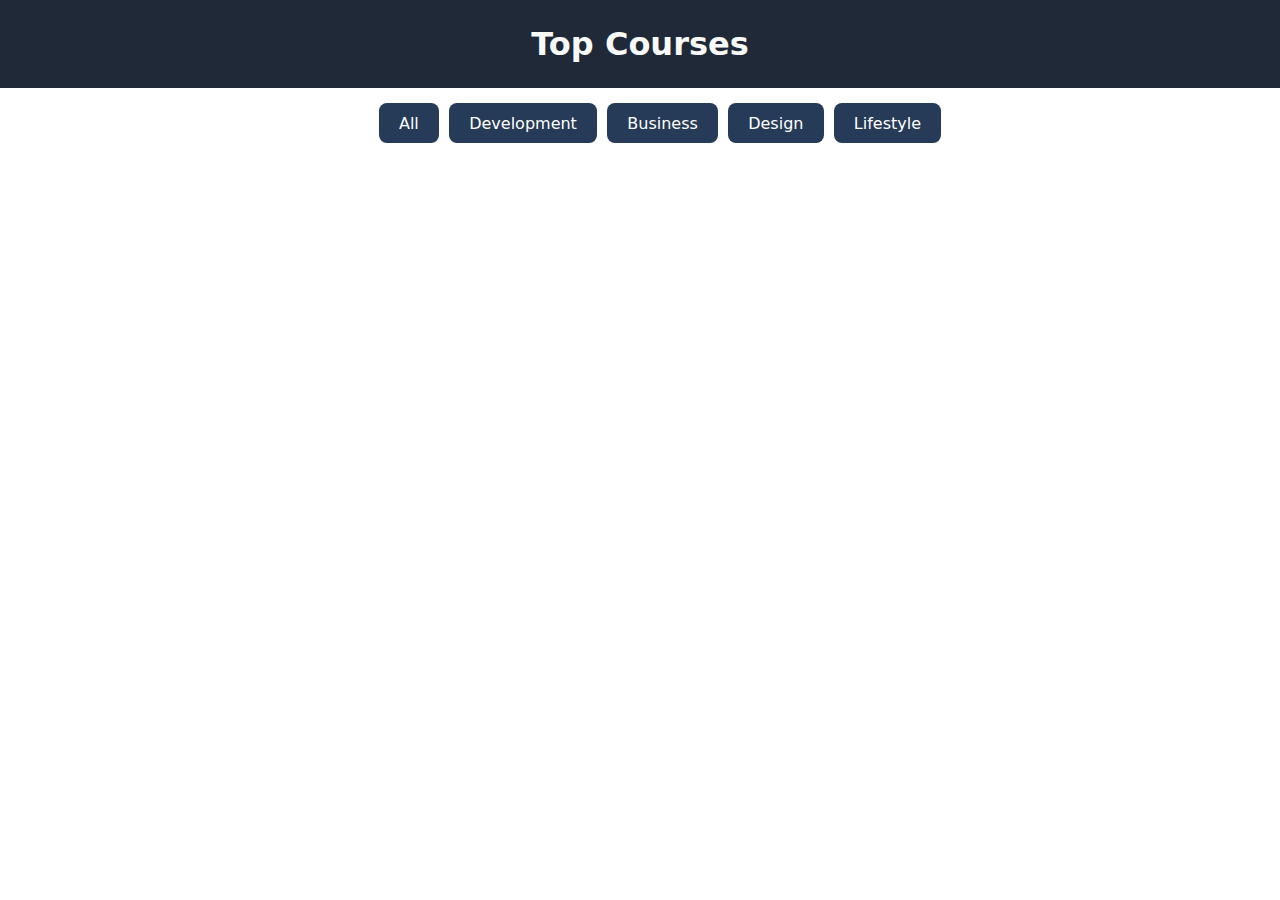
==== index.html @ 89042514 "Add nav bar" ====
<!DOCTYPE html>
<html lang="en">
<head>
    <meta charset="UTF-8">
    <meta name="viewport" content="width=device-width, initial-scale=1.0">
    <title>Top Courses - Codehelp</title>
    <link rel="stylesheet" href="./style.css">
    <script src="./index.js" defer></script>
</head>
<body>
    <header>
        <h1>Top Courses</h1>
    </header>

    <nav>
        <ul class="nav-list">
            <li><button>All</button></li>
            <li><button>Development</button></li>
            <li><button>Business</button></li>
            <li><button>Design</button></li>
            <li><button>Lifestyle</button></li>
        </ul>
    </nav>
</body>
</html>
---- style.css ----
:root {
    font-family: Inter, system-ui, Avenir, Helvetica, Arial, sans-serif;
    line-height: 1.5;
    font-weight: 400;
}

html {
    box-sizing: border-box;
  }
  
  *,
  *::before,
  *::after {
    margin: 0;
    box-sizing: inherit;
  }

  button {
    border-radius: 8px;
    border: 1px solid transparent;
    padding: 0.6em 1.2em;
    font-size: 1em;
    font-weight: 500;
    font-family: inherit;
    cursor: pointer;
    transition: border-color 0.25s;
  }

  header {
    display: flex;
    justify-content: center;
    background-color: #1F2937;
    color: #F9FAF8;
  }

  header h1 {
    margin: 20px;
  }

  .nav-list {
    list-style-type: none;
    display: flex;
    justify-content: center;
    flex-wrap: wrap;
  }
  
  nav {
    margin: 10px 0;
  }
  
  .nav-list button {
    margin: 5px;
    background-color: #263b57;
    color: white;
  }
  
  .nav-list button:hover {
    background-color: #3e597bef;
  }
  
  .nav-list button:active{
    background-color: #263b57;
  }
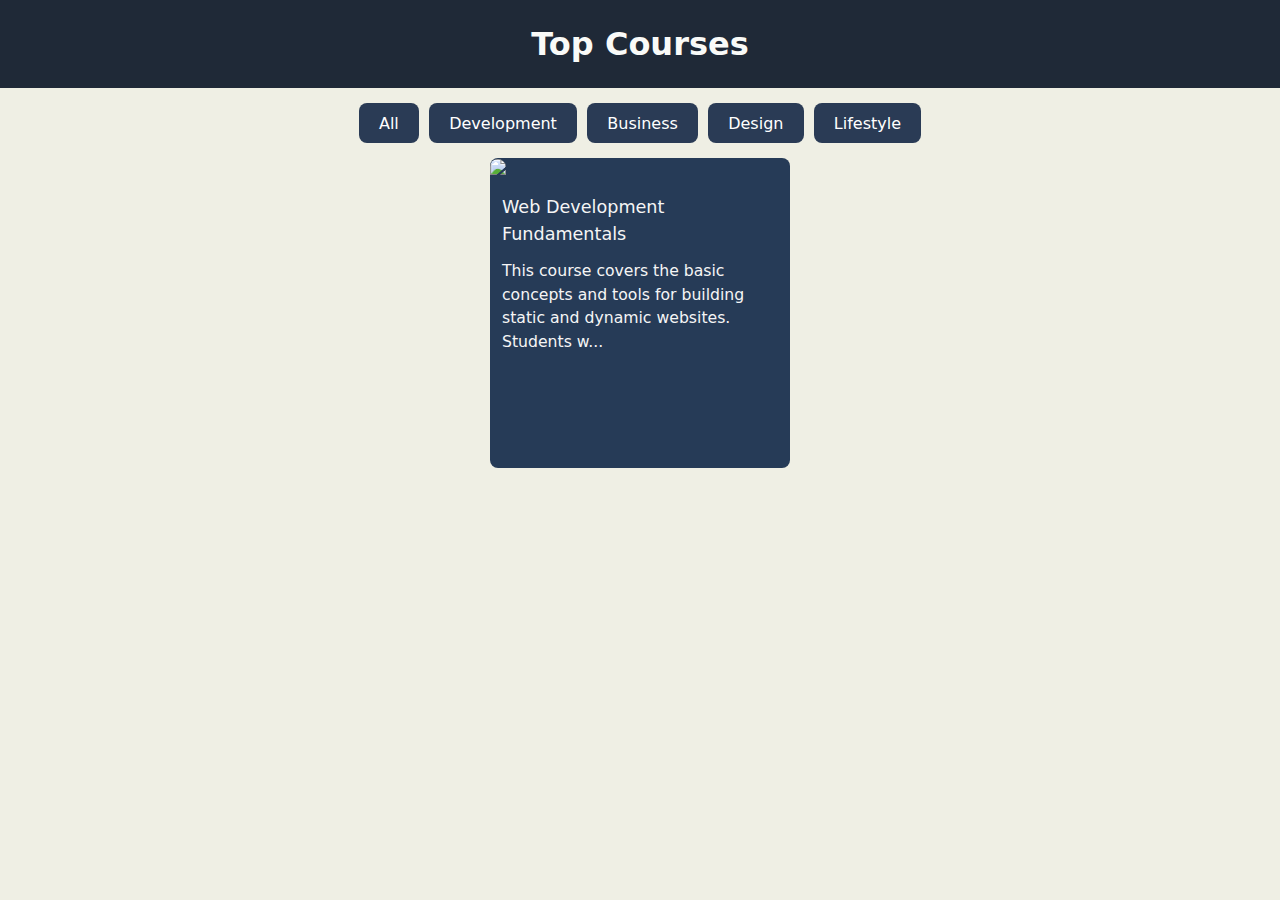
==== commit f0f925b4: "Add first card and style it" ====
--- a/index.html
+++ b/index.html
@@ -21,5 +21,15 @@
             <li><button>Lifestyle</button></li>
         </ul>
     </nav>
+
+    <div class="cards">
+        <div class="card">
+            <img src="https://codehelp-apis.vercel.app/get-top-courses/Development/Web%20Development%20Fundamentals.png">
+            <div class="card-text">
+                <p class="card-title">Web Development Fundamentals</p>
+                <p class="card-content">This course covers the basic concepts and tools for building static and dynamic websites. Students w...</p>
+            </div>
+        </div>
+    </div>
 </body>
 </html>--- a/style.css
+++ b/style.css
@@ -8,57 +8,92 @@
     box-sizing: border-box;
   }
   
-  *,
-  *::before,
-  *::after {
-    margin: 0;
-    box-sizing: inherit;
-  }
+*,
+*::before,
+*::after {
+margin: 0;
+padding: 0;
+box-sizing: inherit;
+}
 
-  button {
-    border-radius: 8px;
-    border: 1px solid transparent;
-    padding: 0.6em 1.2em;
-    font-size: 1em;
-    font-weight: 500;
-    font-family: inherit;
-    cursor: pointer;
-    transition: border-color 0.25s;
-  }
+button {
+border-radius: 8px;
+border: 1px solid transparent;
+padding: 0.6rem 1.2rem;
+font-size: 1rem;
+font-weight: 500;
+font-family: inherit;
+cursor: pointer;
+}
 
-  header {
-    display: flex;
-    justify-content: center;
-    background-color: #1F2937;
-    color: #F9FAF8;
-  }
+body {
+background-color: rgb(239, 239, 228);
+}
 
-  header h1 {
-    margin: 20px;
-  }
+header {
+display: flex;
+justify-content: center;
+background-color: #1F2937;
+color: #F9FAF8;
+}
 
-  .nav-list {
-    list-style-type: none;
+header h1 {
+margin: 20px;
+}
+
+.nav-list {
+list-style-type: none;
+display: flex;
+justify-content: center;
+flex-wrap: wrap;
+}
+
+nav {
+margin: 10px 0;
+}
+
+.nav-list button {
+margin: 5px;
+background-color: #2a3b55;
+color: white;
+}
+
+.nav-list button:hover {
+background-color: #3e597bef;
+}
+
+.nav-list button:active{
+background-color: #263b57;
+}
+
+.cards {
     display: flex;
     justify-content: center;
     flex-wrap: wrap;
-  }
-  
-  nav {
-    margin: 10px 0;
-  }
-  
-  .nav-list button {
-    margin: 5px;
+}
+
+.card img {
+    width: 100%;
+    border-radius: 8px 8px 0 0;
+    margin: 0;
+}
+.card {
+    height: 310px;
+    width: 300px;
     background-color: #263b57;
-    color: white;
-  }
-  
-  .nav-list button:hover {
-    background-color: #3e597bef;
-  }
-  
-  .nav-list button:active{
-    background-color: #263b57;
-  }
+    border-radius: 8px;
+}
+.card-text {
+    color: whitesmoke;
+    padding: 12px;
+    font-weight: 500;
+}
 
+.card-title {
+    font-size: 1.1rem;
+}
+
+.card-content {
+    margin: 12px 0;
+    font-size: 0.98rem;
+}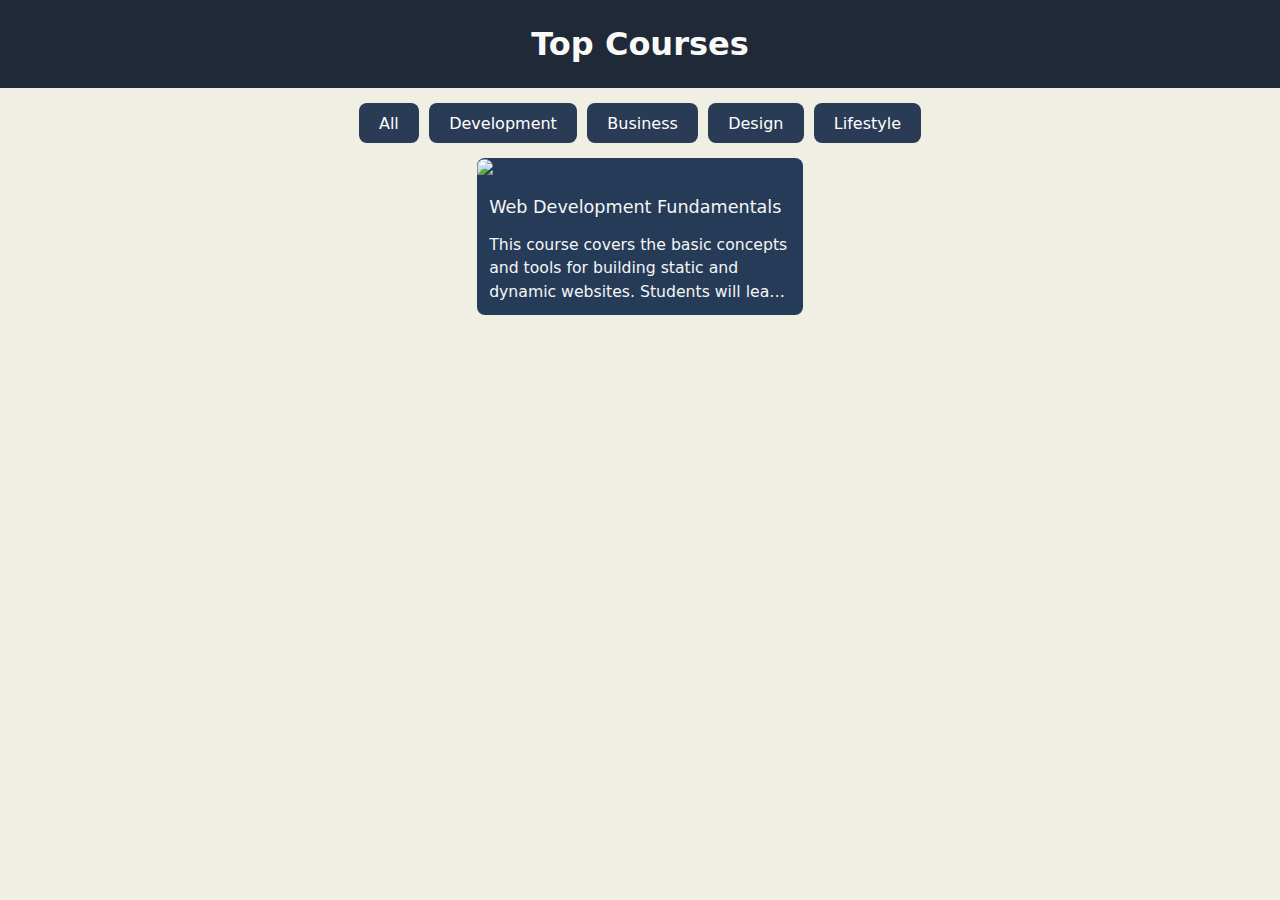
==== commit 09f5cf42: "Add ellipsis to overflowing card content." ====
--- a/index.html
+++ b/index.html
@@ -25,10 +25,8 @@
     <div class="cards">
         <div class="card">
             <img src="https://codehelp-apis.vercel.app/get-top-courses/Development/Web%20Development%20Fundamentals.png">
-            <div class="card-text">
-                <p class="card-title">Web Development Fundamentals</p>
-                <p class="card-content">This course covers the basic concepts and tools for building static and dynamic websites. Students w...</p>
-            </div>
+            <p class="card-title ">Web Development Fundamentals</p>
+            <p class="card-content ">This course covers the basic concepts and tools for building static and dynamic websites. Students will learn HTML, CSS, JavaScript, and jQuery to create engaging and interactive web pages.</p>
         </div>
     </div>
 </body>
--- a/style.css
+++ b/style.css
@@ -74,26 +74,37 @@
 
 .card img {
     width: 100%;
+    /* width: 300px; */
     border-radius: 8px 8px 0 0;
     margin: 0;
 }
 .card {
-    height: 310px;
-    width: 300px;
+    /* height: 310px; */
+    /* width: 300px; */
+    max-width: 32ch;
     background-color: #263b57;
     border-radius: 8px;
-}
-.card-text {
-    color: whitesmoke;
-    padding: 12px;
-    font-weight: 500;
+    
 }
 
 .card-title {
     font-size: 1.1rem;
+    color: whitesmoke;
+    font-weight: 500;
+    margin: 12px;
 }
 
 .card-content {
     margin: 12px 0;
     font-size: 0.98rem;
+    color: whitesmoke;
+    font-weight: 500;
+    margin: 12px;
+}
+
+.card-content {
+    display: -webkit-box;
+    -webkit-line-clamp: 3;
+    -webkit-box-orient: vertical;
+    overflow: hidden;
 }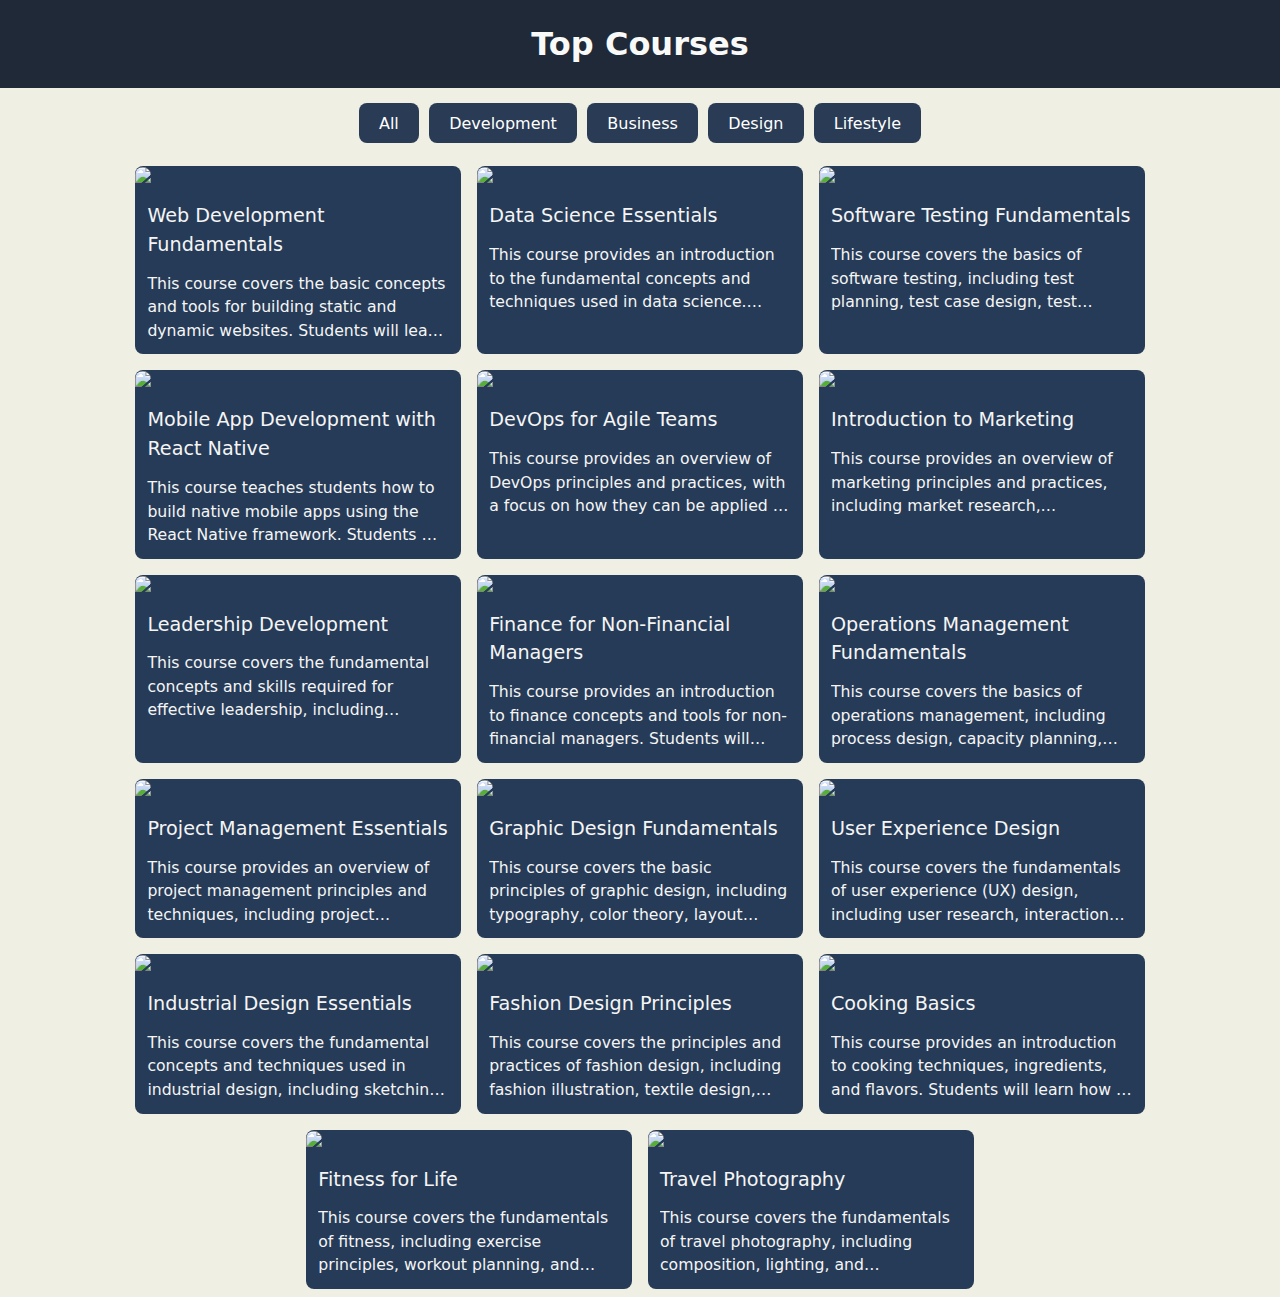
==== commit 593740de: "Add 'All' cards" ====
--- a/index.html
+++ b/index.html
@@ -23,11 +23,93 @@
     </nav>
 
     <div class="cards">
-        <div class="card">
+        <div class="card 1 development">
             <img src="https://codehelp-apis.vercel.app/get-top-courses/Development/Web%20Development%20Fundamentals.png">
-            <p class="card-title ">Web Development Fundamentals</p>
+            <p class="card-title">Web Development Fundamentals</p>
             <p class="card-content ">This course covers the basic concepts and tools for building static and dynamic websites. Students will learn HTML, CSS, JavaScript, and jQuery to create engaging and interactive web pages.</p>
         </div>
+
+        <div class="card 2 development">
+            <img src="https://codehelp-apis.vercel.app/get-top-courses/Development/Data%20Science%20Essentials.png">
+            <p class="card-title development">Data Science Essentials</p>
+            <p class="card-content ">This course provides an introduction to the fundamental concepts and techniques used in data science. Students will learn how to collect, clean, analyze, and visualize data using popular tools and programming languages like Python and R</p>
+        </div>
+        <div class="card 3 development">
+            <img src="https://codehelp-apis.vercel.app/get-top-courses/Development/Software%20Testing%20Fundamentals.png">
+            <p class="card-title ">Software Testing Fundamentals</p>
+            <p class="card-content ">This course covers the basics of software testing, including test planning, test case design, test execution, and defect management. Students will learn how to use popular testing frameworks and tools to ensure the quality and reliability of software applications.</p>
+        </div>
+        <div class="card 4 development">
+            <img src="https://codehelp-apis.vercel.app/get-top-courses/Development/Mobile%20App%20Development%20With%20React%20Native.png">
+            <p class="card-title ">Mobile App Development with React Native</p>
+            <p class="card-content ">This course teaches students how to build native mobile apps using the React Native framework. Students will learn how to create cross-platform apps that work on both iOS and Android devices, using a single codebase.</p>
+        </div>
+        <div class="card 5 development">
+            <img src="https://codehelp-apis.vercel.app/get-top-courses/Development/Devops%20for%20Agile%20Teams.png">
+            <p class="card-title ">DevOps for Agile Teams</p>
+            <p class="card-content ">This course provides an overview of DevOps principles and practices, with a focus on how they can be applied in agile software development teams. Students will learn how to use popular tools and techniques for continuous integration, continuous delivery, and automated testing.</p>
+        </div>
+        <div class="card 6 business">
+            <img src="https://codehelp-apis.vercel.app/get-top-courses/Business/Introduction%20To%20Marketing.png">
+            <p class="card-title ">Introduction to Marketing</p>
+            <p class="card-content ">This course provides an overview of marketing principles and practices, including market research, segmentation, targeting, and positioning. Students will learn how to create effective marketing plans and campaigns, using both traditional and digital marketing techniques.</p>
+        </div>
+        <div class="card 7 business">
+            <img src="https://codehelp-apis.vercel.app/get-top-courses/Business/Leadership%20Development.png">
+            <p class="card-title ">Leadership Development</p>
+            <p class="card-content ">This course covers the fundamental concepts and skills required for effective leadership, including communication, motivation, delegation, and team building. Students will learn how to lead teams and organizations, and how to handle common leadership challenges.</p>
+        </div>
+        <div class="card 8 business">
+            <img src="https://codehelp-apis.vercel.app/get-top-courses/Business/Finance%20for%20Non-Financial%20Managers.png">
+            <p class="card-title ">Finance for Non-Financial Managers</p>
+            <p class="card-content ">This course provides an introduction to finance concepts and tools for non-financial managers. Students will learn how to read and interpret financial statements, analyze financial data, and make informed financial decisions.</p>
+        </div>
+        <div class="card 9 business">
+            <img src="https://codehelp-apis.vercel.app/get-top-courses/Business/Operations%20Management%20Fundamentals.png">
+            <p class="card-title ">Operations Management Fundamentals</p>
+            <p class="card-content ">This course covers the basics of operations management, including process design, capacity planning, inventory management, and quality control. Students will learn how to optimize operations to improve efficiency, productivity, and customer satisfaction.</p>
+        </div>
+        <div class="card 10 business">
+            <img src="https://codehelp-apis.vercel.app/get-top-courses/Business/Project%20Management%20Essentials.png">
+            <p class="card-title ">Project Management Essentials</p>
+            <p class="card-content ">This course provides an overview of project management principles and techniques, including project planning, scheduling, budgeting, risk management, and stakeholder communication. Students will learn how to manage projects effectively, using both traditional and agile project management approaches.</p>
+        </div>
+        <div class="card 11 design">
+            <img src="https://codehelp-apis.vercel.app/get-top-courses/Design/Graphic%20Design%20Fundamentals.png">
+            <p class="card-title ">Graphic Design Fundamentals</p>
+            <p class="card-content ">This course covers the basic principles of graphic design, including typography, color theory, layout design, and image manipulation. Students will learn how to use industry-standard design software to create effective visual designs for print and digital media.</p>
+        </div>
+        <div class="card 12 design">
+            <img src="https://codehelp-apis.vercel.app/get-top-courses/Design/User%20Experience%20Design.png">
+            <p class="card-title ">User Experience Design</p>
+            <p class="card-content ">This course covers the fundamentals of user experience (UX) design, including user research, interaction design, information architecture, and usability testing. Students will learn how to design digital products and services that meet user needs and business goals.</p>
+        </div>
+        <div class="card 13 design">
+            <img src="https://codehelp-apis.vercel.app/get-top-courses/Design/Industrial%20Design%20Essentials.png">
+            <p class="card-title ">Industrial Design Essentials</p>
+            <p class="card-content ">This course covers the fundamental concepts and techniques used in industrial design, including sketching, prototyping, modeling, and design for manufacturing. Students will learn how to create innovative and functional products that meet user needs and market demands.</p>
+        </div>
+        <div class="card 14 design">
+            <img src="https://codehelp-apis.vercel.app/get-top-courses/Design/Fashion%20Design%20Principles.png">
+            <p class="card-title ">Fashion Design Principles</p>
+            <p class="card-content ">This course covers the principles and practices of fashion design, including fashion illustration, textile design, pattern making, and garment construction. Students will learn how to design and produce original and stylish clothing for different markets and occasions.</p>
+        </div>
+        <div class="card 15 lifestyle">
+            <img src="https://codehelp-apis.vercel.app/get-top-courses/Lifestyle/Cooking%20Basics.png">
+            <p class="card-title ">Cooking Basics</p>
+            <p class="card-content ">This course provides an introduction to cooking techniques, ingredients, and flavors. Students will learn how to plan and prepare meals, using simple recipes and kitchen tools. The course covers a range of cuisines and dietary preferences.</p>
+        </div>
+        <div class="card 16 lifestyle">
+            <img src="https://codehelp-apis.vercel.app/get-top-courses/Lifestyle/Fitness%20For%20Life.png">
+            <p class="card-title ">Fitness for Life</p>
+            <p class="card-content ">This course covers the fundamentals of fitness, including exercise principles, workout planning, and nutrition. Students will learn how to build strength, endurance, and flexibility, and how to create a healthy and sustainable lifestyle.</p>
+        </div>
+        <div class="card 17 lifestyle">
+            <img src="https://codehelp-apis.vercel.app/get-top-courses/Lifestyle/Travel%20Photography.png">
+            <p class="card-title ">Travel Photography</p>
+            <p class="card-content ">This course covers the fundamentals of travel photography, including composition, lighting, and storytelling. Students will learn how to use a range of camera equipment and editing software to capture and share their travel experiences.</p>
+        </div>
+
     </div>
 </body>
 </html>--- a/style.css
+++ b/style.css
@@ -70,6 +70,8 @@
     display: flex;
     justify-content: center;
     flex-wrap: wrap;
+    max-width: 80rem;
+    margin: auto;
 }
 
 .card img {
@@ -84,11 +86,11 @@
     max-width: 32ch;
     background-color: #263b57;
     border-radius: 8px;
-    
+    margin: 8px;
 }
 
 .card-title {
-    font-size: 1.1rem;
+    font-size: 1.2rem;
     color: whitesmoke;
     font-weight: 500;
     margin: 12px;
